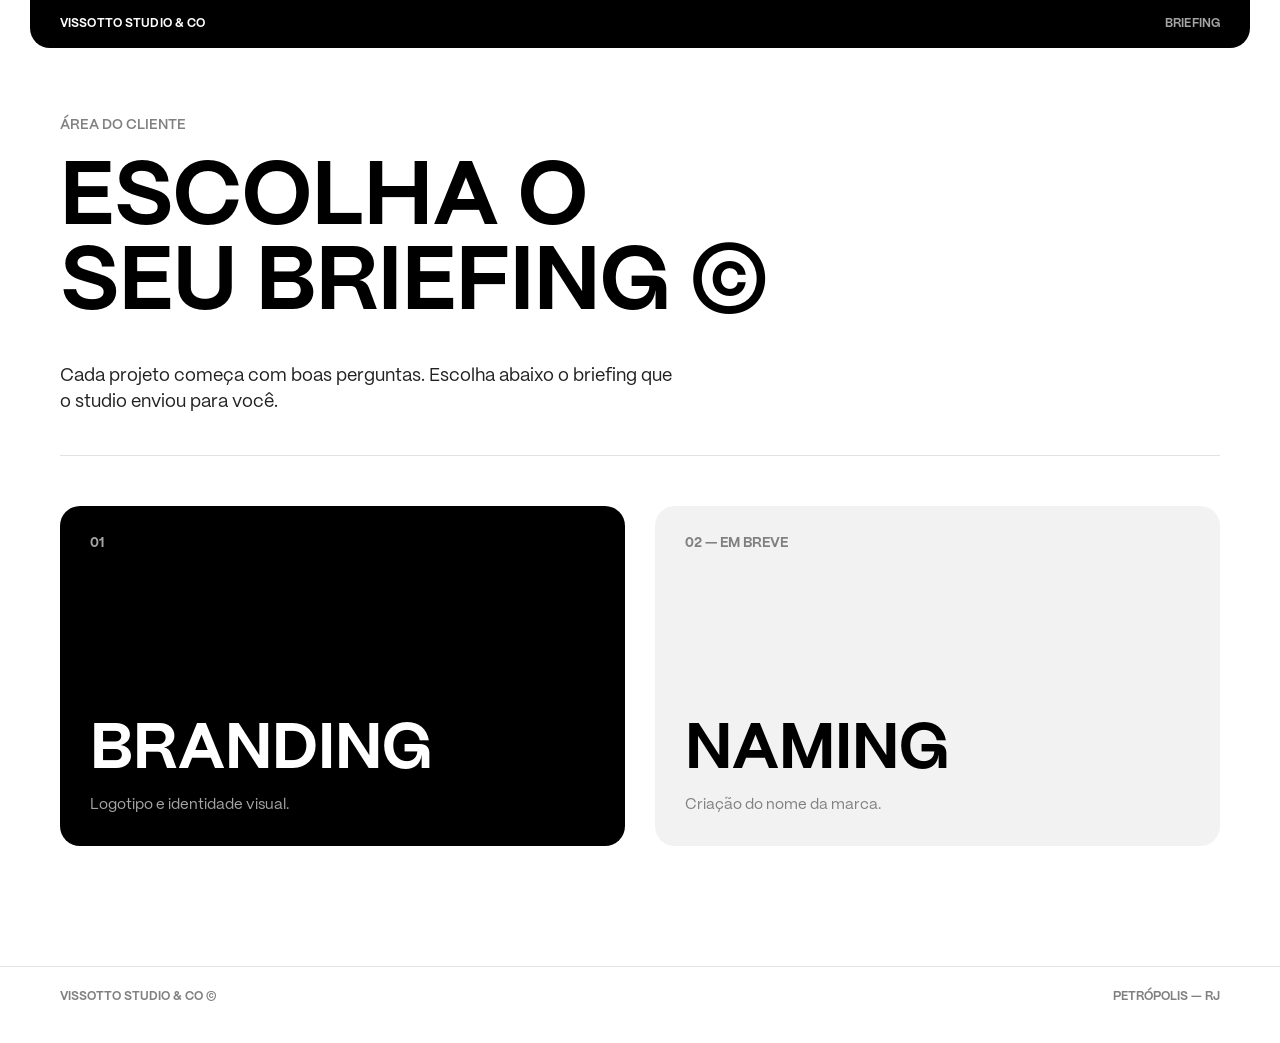
==== briefing/index.html @ abe5d2ea "Briefing de branding protegido por senha Co-Authored-By: Claude Opus 5.5 <noreply@anthropic.com> Cla" ====
<!DOCTYPE html>
<html lang="pt-BR">
<head>
<meta charset="utf-8">
<meta name="viewport" content="width=device-width, initial-scale=1">
<meta name="robots" content="noindex, nofollow">
<title>Briefing — Vissotto Studio & Co</title>
<link rel="icon" href="/favicon.svg">
<link rel="stylesheet" href="/briefing/assets/briefing.css">
</head>
<body>
<header class="bar"><a href="/">VISSOTTO STUDIO &amp; CO</a><span>BRIEFING</span></header>
<div class="wrap">
  <div class="hero">
    <div class="kicker">Área do cliente</div>
    <h1>Escolha o<br>seu briefing ©</h1>
    <p>Cada projeto começa com boas perguntas. Escolha abaixo o briefing que o studio enviou para você.</p>
  </div>
  <div class="cards">
    <a class="card" href="/briefing/branding/">
      <span class="n">01</span>
      <div><h2>BRANDING</h2><p>Logotipo e identidade visual.</p></div>
    </a>
    <a class="card soon" href="#">
      <span class="n">02 — EM BREVE</span>
      <div><h2>NAMING</h2><p>Criação do nome da marca.</p></div>
    </a>
  </div>
</div>
<footer class="foot"><span>VISSOTTO STUDIO &amp; CO ©</span><span>PETRÓPOLIS — RJ</span></footer>
</body>
</html>
---- briefing/assets/briefing.css ----
@font-face{font-family:PPMori;src:url(/assets/fonts/ppmori/PPMori-Regular.otf);font-weight:400}
@font-face{font-family:PPMori;src:url(/assets/fonts/ppmori/PPMori-Medium.otf);font-weight:500}
@font-face{font-family:PPMori;src:url(/assets/fonts/ppmori/PPMori-SemiBold.otf);font-weight:600}
@font-face{font-family:PPMori;src:url(/assets/fonts/ppmori/PPMori-Bold.otf);font-weight:700}

:root{--font:"PPMori",sans-serif;--bg:#fff;--text:#000;--gray:#808080;--lgray:#A4A4A4;--line:#E2E2E2;--gutter:30px;font-size:17px}
@media (max-width:991px){:root{--gutter:20px;font-size:15px}}
*{box-sizing:border-box}
html{scroll-behavior:smooth}
body{margin:0;background:var(--bg);color:var(--text);font-family:var(--font);-webkit-font-smoothing:antialiased}
a{color:inherit;text-decoration:none}
button,input,textarea,select{font-family:inherit;font-size:inherit;color:inherit}
::selection{background:#000;color:#fff}

/* Barra superior, igual ao site */
.bar{position:sticky;top:0;z-index:10;display:flex;justify-content:space-between;align-items:center;gap:var(--gutter);
  background:#000;color:#fff;font-size:12px;font-weight:700;letter-spacing:.01em;padding:18px var(--gutter);
  margin:0 var(--gutter);border-radius:0 0 20px 20px}
.bar span{color:var(--lgray)}
.progress{position:absolute;left:var(--gutter);right:var(--gutter);bottom:0;height:2px;background:#333;border-radius:2px;overflow:hidden}
.progress i{display:block;height:100%;width:0;background:#fff;transition:width .4s ease}

/* Senha */
.gate-main{padding:calc(var(--gutter)*2) calc(var(--gutter)*2);max-width:1100px}
.gate h1{font-size:clamp(34px,6vw,72px);line-height:1;font-weight:700;margin:40px 0 60px}
.gate-form label{display:block;color:var(--gray);font-weight:600;margin-bottom:14px}
.gate-row{display:flex;gap:16px;align-items:flex-end;max-width:640px}
.gate-row input{flex:1;border:0;border-bottom:2px solid #000;padding:10px 0;font-size:22px;outline:none;background:none}
.gate-row button{background:#000;color:#fff;border:0;border-radius:40px;padding:14px 24px;font-weight:700;cursor:pointer;white-space:nowrap}
.gate-error{color:#C8102E;font-weight:600;margin-top:16px}

/* Formulário */
.wrap{padding:0 calc(var(--gutter)*2);max-width:1400px;margin:0 auto}
.hero{padding:70px 0 40px;border-bottom:1px solid var(--line)}
.hero .kicker{color:var(--gray);font-weight:600;font-size:14px;margin-bottom:24px;text-transform:uppercase}
.hero h1{font-size:clamp(38px,7vw,96px);line-height:.95;font-weight:700;margin:0 0 36px;text-transform:uppercase}
.hero p{max-width:620px;font-size:18px;line-height:1.45;color:#222;margin:0}
.hero .meta{display:flex;gap:28px;flex-wrap:wrap;margin-top:28px;font-size:13px;font-weight:600;color:var(--gray);text-transform:uppercase}

section.step{display:grid;grid-template-columns:minmax(200px,1fr) 2.2fr;gap:var(--gutter);padding:70px 0;border-bottom:1px solid var(--line)}
@media (max-width:860px){section.step{grid-template-columns:1fr;padding:50px 0;gap:10px}}
.step-head{position:sticky;top:90px;align-self:start}
@media (max-width:860px){.step-head{position:static}}
.step-head .num{font-size:clamp(48px,6vw,88px);font-weight:700;line-height:1}
.step-head h2{font-size:15px;font-weight:700;text-transform:uppercase;margin:12px 0 0;letter-spacing:.01em}
.step-head p{color:var(--gray);font-size:14px;line-height:1.4;margin:10px 0 0;max-width:240px}

.q{margin-bottom:46px}
.q:last-child{margin-bottom:0}
.q label.title,.q .title{display:block;font-size:19px;font-weight:600;line-height:1.3;margin-bottom:6px}
.q .hint{display:block;color:var(--gray);font-size:14px;line-height:1.4;margin-bottom:12px}
.q .req{color:var(--gray);font-weight:500}
.q input[type=text],.q input[type=email],.q input[type=tel],.q input[type=url],.q textarea{
  width:100%;border:0;border-bottom:1.5px solid #000;background:transparent;padding:10px 0;font-size:18px;line-height:1.45;outline:none;border-radius:0;transition:border-color .2s}
.q textarea{resize:vertical;min-height:52px;field-sizing:content}
.q input:focus,.q textarea:focus{border-bottom-color:var(--gray)}
.q input::placeholder,.q textarea::placeholder{color:#BDBDBD}
.q.invalid input,.q.invalid textarea{border-bottom-color:#C8102E}
.q .err{display:none;color:#C8102E;font-size:13px;font-weight:600;margin-top:8px}
.q.invalid .err{display:block}
.grid2{display:grid;grid-template-columns:1fr 1fr;gap:0 var(--gutter)}
@media (max-width:640px){.grid2{grid-template-columns:1fr}}

/* Chips */
.chips{display:flex;flex-wrap:wrap;gap:10px;margin-top:8px}
.chip{position:relative}
.chip input{position:absolute;opacity:0;pointer-events:none}
.chip span{display:inline-block;border:1.5px solid #000;border-radius:40px;padding:10px 18px;font-size:14px;font-weight:600;text-transform:uppercase;cursor:pointer;user-select:none;transition:.15s}
.chip span:hover{background:#F2F2F2}
.chip input:checked+span{background:#000;color:#fff}
.chip input:focus-visible+span{outline:2px solid #000;outline-offset:3px}
.chip input:disabled+span{opacity:.3;cursor:not-allowed}
.counter{font-size:13px;color:var(--gray);font-weight:600;margin-top:12px}

/* Pares de atributos */
.pairs{display:grid;grid-template-columns:1fr 1fr;gap:10px 24px;margin-top:10px}
@media (max-width:640px){.pairs{grid-template-columns:1fr}}

/* Upload */
.files{display:grid;gap:10px;margin-top:8px}
.file{display:flex;align-items:center;gap:14px;border:1.5px dashed #000;border-radius:16px;padding:16px 18px;cursor:pointer;font-weight:600;font-size:14px}
.file:hover{background:#F7F7F7}
.file input{display:none}
.file .name{color:var(--gray);font-weight:500;overflow:hidden;text-overflow:ellipsis;white-space:nowrap}
.file.has .name{color:#000}

/* Envio */
.submit-area{padding:70px 0 120px;display:grid;grid-template-columns:minmax(200px,1fr) 2.2fr;gap:var(--gutter)}
@media (max-width:860px){.submit-area{grid-template-columns:1fr}}
.btn{display:inline-flex;align-items:center;gap:12px;background:#000;color:#fff;border:0;border-radius:60px;padding:22px 34px;font-weight:700;font-size:16px;cursor:pointer;text-transform:uppercase;transition:opacity .2s}
.btn:hover{opacity:.85}
.btn[disabled]{opacity:.5;cursor:wait}
.btn.ghost{background:transparent;color:#000;border:1.5px solid #000}
.note{color:var(--gray);font-size:14px;line-height:1.45;margin-top:18px;max-width:520px}
.form-error{color:#C8102E;font-weight:600;margin-top:16px}
.saved{position:fixed;right:var(--gutter);bottom:var(--gutter);background:#000;color:#fff;font-size:12px;font-weight:700;padding:10px 16px;border-radius:30px;opacity:0;transition:opacity .3s;pointer-events:none}
.saved.show{opacity:1}

/* Obrigado */
.thanks{display:none;padding:100px 0 140px}
.thanks h1{font-size:clamp(44px,9vw,130px);line-height:.92;font-weight:700;margin:0 0 40px}
.thanks p{font-size:18px;line-height:1.45;max-width:560px;margin:0 0 36px}
.done .thanks{display:block}
.done form,.done .hero{display:none}

/* Índice */
.cards{display:grid;grid-template-columns:1fr 1fr;gap:var(--gutter);padding:50px 0 120px}
@media (max-width:760px){.cards{grid-template-columns:1fr}}
.card{display:flex;flex-direction:column;justify-content:space-between;min-height:340px;background:#000;color:#fff;border-radius:20px;padding:var(--gutter);transition:transform .25s}
.card:hover{transform:translateY(-4px)}
.card .n{font-size:14px;font-weight:700;color:var(--lgray)}
.card h2{font-size:clamp(40px,5vw,72px);font-weight:700;margin:0;line-height:1}
.card p{color:var(--lgray);margin:12px 0 0;font-size:15px;line-height:1.4}
.card.soon{background:#F2F2F2;color:#000;pointer-events:none}
.card.soon .n,.card.soon p{color:var(--gray)}

footer.foot{display:flex;justify-content:space-between;gap:var(--gutter);padding:24px calc(var(--gutter)*2) 40px;font-size:12px;font-weight:700;color:var(--gray);border-top:1px solid var(--line)}
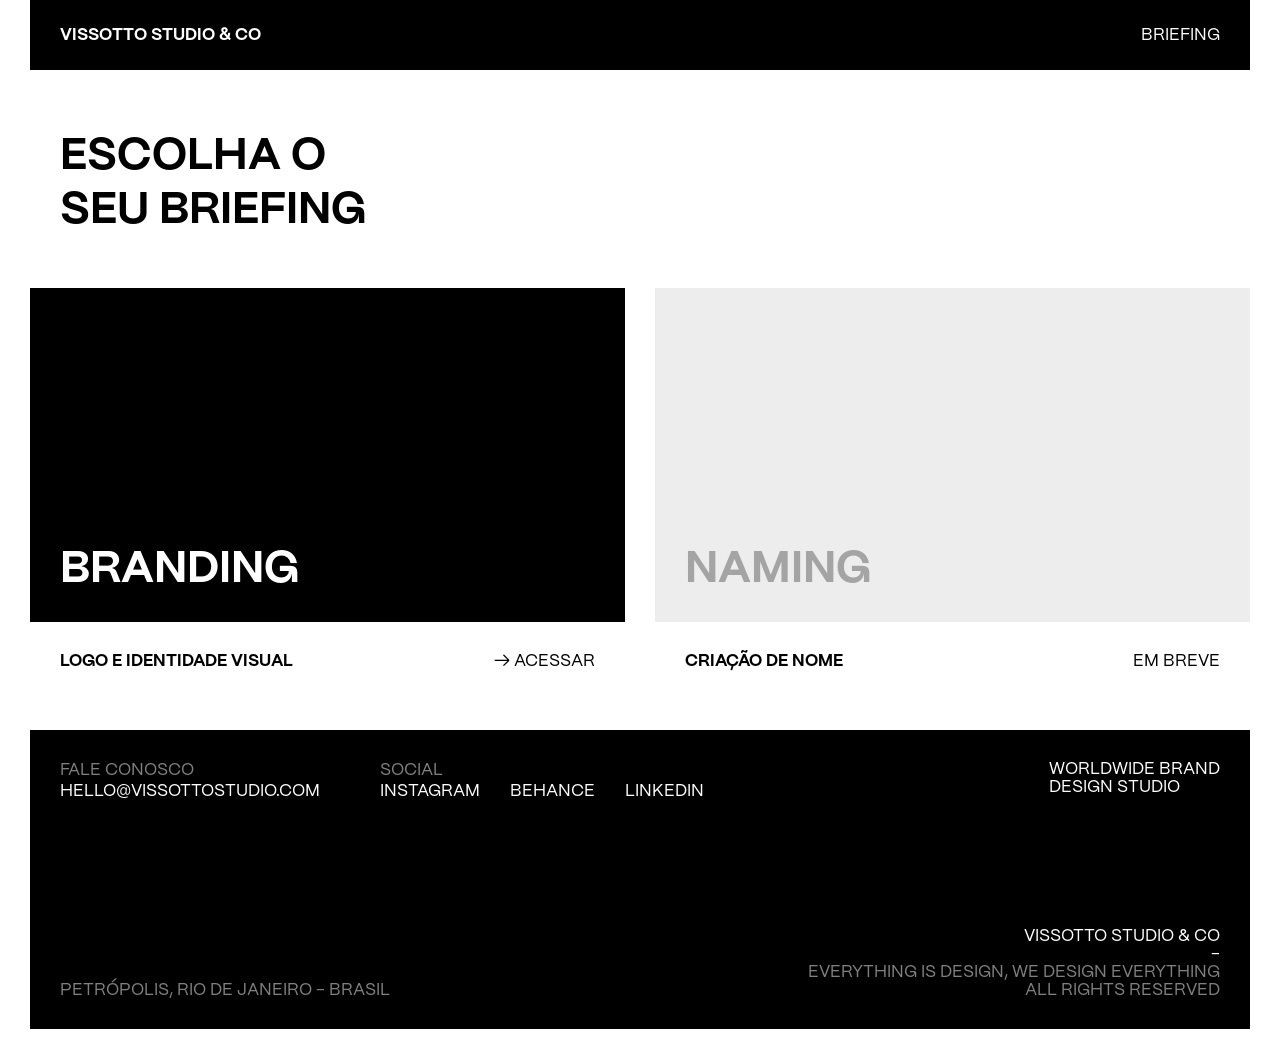
==== commit 2d4c1fa7: "Briefing no layout do site: gutter, tipografia, blocos retos, footer Co-Authored-By: Claude Opus 5.5" ====
--- a/briefing/index.html
+++ b/briefing/index.html
@@ -9,24 +9,45 @@
 <link rel="stylesheet" href="/briefing/assets/briefing.css">
 </head>
 <body>
-<header class="bar"><a href="/">VISSOTTO STUDIO &amp; CO</a><span>BRIEFING</span></header>
-<div class="wrap">
-  <div class="hero">
-    <div class="kicker">Área do cliente</div>
-    <h1>Escolha o<br>seu briefing ©</h1>
-    <p>Cada projeto começa com boas perguntas. Escolha abaixo o briefing que o studio enviou para você.</p>
+<header class="site gutter max-container">
+  <div class="content gutter">
+    <div class="logo"><a href="/">VISSOTTO STUDIO &amp; CO</a></div>
+    <div class="right">BRIEFING</div>
   </div>
-  <div class="cards">
-    <a class="card" href="/briefing/branding/">
-      <span class="n">01</span>
-      <div><h2>BRANDING</h2><p>Logotipo e identidade visual.</p></div>
-    </a>
-    <a class="card soon" href="#">
-      <span class="n">02 — EM BREVE</span>
-      <div><h2>NAMING</h2><p>Criação do nome da marca.</p></div>
-    </a>
+</header>
+
+<main class="gutter max-container">
+  <section class="insert1 gutter">
+    <h1>ESCOLHA O<br>SEU BRIEFING</h1>
+  </section>
+  <ul class="featured-grid">
+    <li>
+      <a href="/briefing/branding/">
+        <div class="thumb"><h2>BRANDING</h2></div>
+        <div class="bottom"><b>LOGO E IDENTIDADE VISUAL</b><span>→ ACESSAR</span></div>
+      </a>
+    </li>
+    <li class="soon">
+      <div class="thumb"><h2>NAMING</h2></div>
+      <div class="bottom"><b>CRIAÇÃO DE NOME</b><span>EM BREVE</span></div>
+    </li>
+  </ul>
+</main>
+
+<footer class="site gutter max-container">
+  <div class="wrap">
+    <div class="top">
+      <div class="contato">
+        <div><h2>FALE CONOSCO</h2><p><a href="mailto:hello@vissottostudio.com">HELLO@VISSOTTOSTUDIO.COM</a></p></div>
+        <div><h2>SOCIAL</h2><p><a href="https://www.instagram.com/vissotto" target="_blank" rel="noopener">INSTAGRAM</a> <a href="https://www.behance.net/vissotto" target="_blank" rel="noopener">BEHANCE</a> <a href="https://www.linkedin.com/in/guivissotto/" target="_blank" rel="noopener">LINKEDIN</a></p></div>
+      </div>
+      <p>WORLDWIDE BRAND<br>DESIGN STUDIO</p>
+    </div>
+    <div class="bottom">
+      <div class="location"><p class="place">PETRÓPOLIS, RIO DE JANEIRO - BRASIL</p></div>
+      <div class="copy"><p>VISSOTTO STUDIO &amp; CO<br>- <br><span>EVERYTHING IS DESIGN, WE DESIGN EVERYTHING<br>ALL RIGHTS RESERVED</span></p></div>
+    </div>
   </div>
-</div>
-<footer class="foot"><span>VISSOTTO STUDIO &amp; CO ©</span><span>PETRÓPOLIS — RJ</span></footer>
+</footer>
 </body>
 </html>
--- a/briefing/assets/briefing.css
+++ b/briefing/assets/briefing.css
@@ -1,117 +1,153 @@
+/* Briefing — segue o sistema do site vissottostudio.com
+   (mesmas variáveis, gutter, tipografia e blocos retos, sem cantos arredondados) */
 @font-face{font-family:PPMori;src:url(/assets/fonts/ppmori/PPMori-Regular.otf);font-weight:400}
 @font-face{font-family:PPMori;src:url(/assets/fonts/ppmori/PPMori-Medium.otf);font-weight:500}
 @font-face{font-family:PPMori;src:url(/assets/fonts/ppmori/PPMori-SemiBold.otf);font-weight:600}
 @font-face{font-family:PPMori;src:url(/assets/fonts/ppmori/PPMori-Bold.otf);font-weight:700}
 
-:root{--font:"PPMori",sans-serif;--bg:#fff;--text:#000;--gray:#808080;--lgray:#A4A4A4;--line:#E2E2E2;--gutter:30px;font-size:17px}
-@media (max-width:991px){:root{--gutter:20px;font-size:15px}}
+:root{--font:"PPMori",sans-serif;--background:#FFFFFF;--text:#000;--lgray:#A4A4A4;--gray:#808080;--gutter:30px;font-size:17px}
+@media (max-width:991px){:root{--gutter:20px;font-size:13px}}
+
 *{box-sizing:border-box}
 html{scroll-behavior:smooth}
-body{margin:0;background:var(--bg);color:var(--text);font-family:var(--font);-webkit-font-smoothing:antialiased}
+body,p,ul,li,h1,h2,h3{margin:0;padding:0}
+li{list-style:none}
 a{color:inherit;text-decoration:none}
-button,input,textarea,select{font-family:inherit;font-size:inherit;color:inherit}
+button,input,textarea{font-family:inherit;color:inherit;border-radius:0}
+body{background:var(--background);color:var(--text);font-family:var(--font);max-width:100vw;-webkit-font-smoothing:antialiased}
+body::-webkit-scrollbar{width:8px}
+body::-webkit-scrollbar-track{-webkit-box-shadow:inset 0 0 6px rgba(0,0,0,.3)}
+body::-webkit-scrollbar-thumb{background-color:#a9a9a9}
 ::selection{background:#000;color:#fff}
 
-/* Barra superior, igual ao site */
-.bar{position:sticky;top:0;z-index:10;display:flex;justify-content:space-between;align-items:center;gap:var(--gutter);
-  background:#000;color:#fff;font-size:12px;font-weight:700;letter-spacing:.01em;padding:18px var(--gutter);
-  margin:0 var(--gutter);border-radius:0 0 20px 20px}
-.bar span{color:var(--lgray)}
-.progress{position:absolute;left:var(--gutter);right:var(--gutter);bottom:0;height:2px;background:#333;border-radius:2px;overflow:hidden}
-.progress i{display:block;height:100%;width:0;background:#fff;transition:width .4s ease}
+.gutter{padding:0 var(--gutter)}
+.max-container{width:100%;max-width:1920px;margin:0 auto}
 
-/* Senha */
-.gate-main{padding:calc(var(--gutter)*2) calc(var(--gutter)*2);max-width:1100px}
-.gate h1{font-size:clamp(34px,6vw,72px);line-height:1;font-weight:700;margin:40px 0 60px}
-.gate-form label{display:block;color:var(--gray);font-weight:600;margin-bottom:14px}
-.gate-row{display:flex;gap:16px;align-items:flex-end;max-width:640px}
-.gate-row input{flex:1;border:0;border-bottom:2px solid #000;padding:10px 0;font-size:22px;outline:none;background:none}
-.gate-row button{background:#000;color:#fff;border:0;border-radius:40px;padding:14px 24px;font-weight:700;cursor:pointer;white-space:nowrap}
-.gate-error{color:#C8102E;font-weight:600;margin-top:16px}
+/* ---------- Header (idêntico ao site) ---------- */
+header.site{position:sticky;top:0;z-index:50}
+header.site>.content{position:relative;background:var(--text);color:var(--background);display:grid;grid-template-columns:1fr 1fr;align-items:center;line-height:1em;gap:var(--gutter);padding-top:27px;padding-bottom:26px}
+@media (max-width:991px){header.site>.content{padding-top:20px;padding-bottom:20px;grid-template-columns:1fr auto}}
+header.site .logo a{font-weight:700;padding:12px 0}
+header.site .right{text-align:right;white-space:nowrap}
+.progress{position:absolute;left:0;right:0;bottom:0;height:3px;background:#262626}
+.progress i{display:block;height:100%;width:0;background:var(--background);transition:width .4s ease}
 
-/* Formulário */
-.wrap{padding:0 calc(var(--gutter)*2);max-width:1400px;margin:0 auto}
-.hero{padding:70px 0 40px;border-bottom:1px solid var(--line)}
-.hero .kicker{color:var(--gray);font-weight:600;font-size:14px;margin-bottom:24px;text-transform:uppercase}
-.hero h1{font-size:clamp(38px,7vw,96px);line-height:.95;font-weight:700;margin:0 0 36px;text-transform:uppercase}
-.hero p{max-width:620px;font-size:18px;line-height:1.45;color:#222;margin:0}
-.hero .meta{display:flex;gap:28px;flex-wrap:wrap;margin-top:28px;font-size:13px;font-weight:600;color:var(--gray);text-transform:uppercase}
+/* ---------- Abertura (como "Everything is design") ---------- */
+section.insert1{padding-top:60px;padding-bottom:50px}
+@media (max-width:991px){section.insert1{padding-top:40px;padding-bottom:35px}}
+section.insert1 h1{font-weight:700;font-size:45px;line-height:54px}
+@media (max-width:991px){section.insert1 h1{font-size:30px;line-height:36px}}
 
-section.step{display:grid;grid-template-columns:minmax(200px,1fr) 2.2fr;gap:var(--gutter);padding:70px 0;border-bottom:1px solid var(--line)}
-@media (max-width:860px){section.step{grid-template-columns:1fr;padding:50px 0;gap:10px}}
-.step-head{position:sticky;top:90px;align-self:start}
-@media (max-width:860px){.step-head{position:static}}
-.step-head .num{font-size:clamp(48px,6vw,88px);font-weight:700;line-height:1}
-.step-head h2{font-size:15px;font-weight:700;text-transform:uppercase;margin:12px 0 0;letter-spacing:.01em}
-.step-head p{color:var(--gray);font-size:14px;line-height:1.4;margin:10px 0 0;max-width:240px}
+/* ---------- Blocos de duas colunas (como o infocard do site) ---------- */
+section.infocard{display:grid;grid-template-columns:1fr 1fr;gap:var(--gutter);border-top:2px solid var(--text)}
+@media (max-width:991px){section.infocard{display:block}}
+section.infocard .left{padding:var(--gutter);display:flex;flex-direction:column;gap:var(--gutter)}
+@media (max-width:991px){section.infocard .left{padding-bottom:0}}
+section.infocard .left .sticky{position:sticky;top:110px}
+@media (max-width:991px){section.infocard .left .sticky{position:static}}
+section.infocard .left h2{font-size:45px;font-weight:700;line-height:1.1}
+@media (max-width:991px){section.infocard .left h2{font-size:30px}}
+section.infocard .left .desc{color:var(--gray);margin-top:var(--gutter);max-width:340px;line-height:1.3}
+section.infocard .right{padding:var(--gutter);font-size:20px}
+@media (max-width:991px){section.infocard .right{font-size:17px}}
+section.infocard .right p.lead{padding-bottom:var(--gutter);line-height:1.3}
+section.infocard .right .middle{display:flex;align-items:center;justify-content:space-between;gap:var(--gutter);padding:calc(2*var(--gutter)) 0;border-top:2px solid var(--text);border-bottom:2px solid var(--text);font-weight:700}
+@media (max-width:991px){section.infocard .right .middle{flex-direction:column;align-items:flex-start;gap:8px;padding:var(--gutter) 0}}
+section.infocard .right .middle span:nth-child(1){margin-right:auto}
+.intro-card{margin-bottom:var(--gutter)}
 
-.q{margin-bottom:46px}
-.q:last-child{margin-bottom:0}
-.q label.title,.q .title{display:block;font-size:19px;font-weight:600;line-height:1.3;margin-bottom:6px}
-.q .hint{display:block;color:var(--gray);font-size:14px;line-height:1.4;margin-bottom:12px}
-.q .req{color:var(--gray);font-weight:500}
-.q input[type=text],.q input[type=email],.q input[type=tel],.q input[type=url],.q textarea{
-  width:100%;border:0;border-bottom:1.5px solid #000;background:transparent;padding:10px 0;font-size:18px;line-height:1.45;outline:none;border-radius:0;transition:border-color .2s}
-.q textarea{resize:vertical;min-height:52px;field-sizing:content}
-.q input:focus,.q textarea:focus{border-bottom-color:var(--gray)}
-.q input::placeholder,.q textarea::placeholder{color:#BDBDBD}
+/* ---------- Perguntas ---------- */
+.q{padding-bottom:calc(var(--gutter)*1.5)}
+.q:last-child{padding-bottom:0}
+.q .title{display:block;font-weight:600;line-height:1.25;margin-bottom:6px}
+.q .hint{display:block;color:var(--gray);font-size:17px;line-height:1.3;margin-bottom:10px}
+@media (max-width:991px){.q .hint{font-size:13px}}
+.q .req{color:var(--gray);font-weight:400}
+.q input[type=text],.q input[type=email],.q input[type=tel],.q textarea{
+  display:block;width:100%;border:0;border-bottom:2px solid var(--text);background:transparent;padding:10px 0;font-size:inherit;line-height:1.35;outline:none;transition:border-color .2s}
+.q textarea{resize:vertical;min-height:48px;field-sizing:content}
+.q input:focus,.q textarea:focus{border-bottom-color:var(--lgray)}
+.q input::placeholder,.q textarea::placeholder{color:#C4C4C4}
 .q.invalid input,.q.invalid textarea{border-bottom-color:#C8102E}
-.q .err{display:none;color:#C8102E;font-size:13px;font-weight:600;margin-top:8px}
+.q .err{display:none;color:#C8102E;font-size:15px;font-weight:600;margin-top:8px}
 .q.invalid .err{display:block}
 .grid2{display:grid;grid-template-columns:1fr 1fr;gap:0 var(--gutter)}
 @media (max-width:640px){.grid2{grid-template-columns:1fr}}
+.q .other{margin-top:14px}
 
-/* Chips */
-.chips{display:flex;flex-wrap:wrap;gap:10px;margin-top:8px}
+/* Opções (retas, como os filtros do site) */
+.chips{display:flex;flex-wrap:wrap;gap:8px;margin-top:8px}
 .chip{position:relative}
 .chip input{position:absolute;opacity:0;pointer-events:none}
-.chip span{display:inline-block;border:1.5px solid #000;border-radius:40px;padding:10px 18px;font-size:14px;font-weight:600;text-transform:uppercase;cursor:pointer;user-select:none;transition:.15s}
-.chip span:hover{background:#F2F2F2}
-.chip input:checked+span{background:#000;color:#fff}
-.chip input:focus-visible+span{outline:2px solid #000;outline-offset:3px}
-.chip input:disabled+span{opacity:.3;cursor:not-allowed}
-.counter{font-size:13px;color:var(--gray);font-weight:600;margin-top:12px}
-
-/* Pares de atributos */
-.pairs{display:grid;grid-template-columns:1fr 1fr;gap:10px 24px;margin-top:10px}
-@media (max-width:640px){.pairs{grid-template-columns:1fr}}
+.chip span{display:inline-block;border:2px solid var(--text);padding:10px 14px;font-size:15px;font-weight:700;text-transform:uppercase;line-height:1;cursor:pointer;user-select:none;transition:background .15s,color .15s}
+@media (max-width:991px){.chip span{font-size:13px}}
+.chip span:hover{background:#F0F0F0}
+.chip input:checked+span{background:var(--text);color:var(--background)}
+.chip input:checked+span:before{content:"→ "}
+.chip input:focus-visible+span{outline:2px solid var(--text);outline-offset:3px}
+.chip input:disabled+span{opacity:.25;cursor:not-allowed}
+.counter{font-size:15px;color:var(--gray);font-weight:700;margin-top:12px}
 
 /* Upload */
-.files{display:grid;gap:10px;margin-top:8px}
-.file{display:flex;align-items:center;gap:14px;border:1.5px dashed #000;border-radius:16px;padding:16px 18px;cursor:pointer;font-weight:600;font-size:14px}
-.file:hover{background:#F7F7F7}
+.files{display:grid;gap:8px;margin-top:8px}
+.file{display:flex;align-items:center;justify-content:space-between;gap:var(--gutter);border:2px solid var(--text);padding:16px 18px;cursor:pointer;font-size:15px}
+.file:hover{background:#F0F0F0}
 .file input{display:none}
-.file .name{color:var(--gray);font-weight:500;overflow:hidden;text-overflow:ellipsis;white-space:nowrap}
-.file.has .name{color:#000}
+.file b{white-space:nowrap}
+.file .name{color:var(--gray);overflow:hidden;text-overflow:ellipsis;white-space:nowrap;text-align:right}
+.file.has{background:var(--text);color:var(--background)}
+.file.has .name{color:var(--lgray)}
 
 /* Envio */
-.submit-area{padding:70px 0 120px;display:grid;grid-template-columns:minmax(200px,1fr) 2.2fr;gap:var(--gutter)}
-@media (max-width:860px){.submit-area{grid-template-columns:1fr}}
-.btn{display:inline-flex;align-items:center;gap:12px;background:#000;color:#fff;border:0;border-radius:60px;padding:22px 34px;font-weight:700;font-size:16px;cursor:pointer;text-transform:uppercase;transition:opacity .2s}
+.btn{display:flex;width:100%;align-items:center;justify-content:space-between;background:var(--text);color:var(--background);border:0;padding:calc(var(--gutter)*1.2) var(--gutter);font-weight:700;font-size:20px;text-transform:uppercase;cursor:pointer;text-align:left;transition:opacity .2s}
+@media (max-width:991px){.btn{font-size:17px}}
 .btn:hover{opacity:.85}
 .btn[disabled]{opacity:.5;cursor:wait}
-.btn.ghost{background:transparent;color:#000;border:1.5px solid #000}
-.note{color:var(--gray);font-size:14px;line-height:1.45;margin-top:18px;max-width:520px}
-.form-error{color:#C8102E;font-weight:600;margin-top:16px}
-.saved{position:fixed;right:var(--gutter);bottom:var(--gutter);background:#000;color:#fff;font-size:12px;font-weight:700;padding:10px 16px;border-radius:30px;opacity:0;transition:opacity .3s;pointer-events:none}
+.btn.ghost{background:transparent;color:var(--text);border:2px solid var(--text)}
+.note{color:var(--gray);font-size:17px;line-height:1.3;margin-top:18px}
+@media (max-width:991px){.note{font-size:13px}}
+.form-error{color:#C8102E;font-weight:600;margin-top:16px;font-size:17px}
+.saved{position:fixed;left:var(--gutter);bottom:var(--gutter);background:var(--text);color:var(--background);font-size:13px;font-weight:700;padding:12px 16px;opacity:0;transition:opacity .3s;pointer-events:none;z-index:60}
 .saved.show{opacity:1}
 
 /* Obrigado */
-.thanks{display:none;padding:100px 0 140px}
-.thanks h1{font-size:clamp(44px,9vw,130px);line-height:.92;font-weight:700;margin:0 0 40px}
-.thanks p{font-size:18px;line-height:1.45;max-width:560px;margin:0 0 36px}
+.thanks{display:none}
 .done .thanks{display:block}
-.done form,.done .hero{display:none}
+.done #briefing,.done .intro{display:none}
 
-/* Índice */
-.cards{display:grid;grid-template-columns:1fr 1fr;gap:var(--gutter);padding:50px 0 120px}
-@media (max-width:760px){.cards{grid-template-columns:1fr}}
-.card{display:flex;flex-direction:column;justify-content:space-between;min-height:340px;background:#000;color:#fff;border-radius:20px;padding:var(--gutter);transition:transform .25s}
-.card:hover{transform:translateY(-4px)}
-.card .n{font-size:14px;font-weight:700;color:var(--lgray)}
-.card h2{font-size:clamp(40px,5vw,72px);font-weight:700;margin:0;line-height:1}
-.card p{color:var(--lgray);margin:12px 0 0;font-size:15px;line-height:1.4}
-.card.soon{background:#F2F2F2;color:#000;pointer-events:none}
-.card.soon .n,.card.soon p{color:var(--gray)}
+/* Índice (como a grade de projetos do site) */
+.featured-grid{display:grid;grid-template-columns:1fr 1fr;gap:var(--gutter);margin-bottom:var(--gutter)}
+@media (max-width:991px){.featured-grid{display:block}.featured-grid li+li{margin-top:var(--gutter)}}
+.featured-grid .thumb{aspect-ratio:915/514;background:var(--text);color:var(--background);display:flex;align-items:flex-end;padding:var(--gutter);transition:opacity .2s}
+.featured-grid .thumb h2{font-size:45px;font-weight:700;line-height:1}
+@media (max-width:991px){.featured-grid .thumb h2{font-size:30px}}
+.featured-grid a:hover .thumb{opacity:.9}
+.featured-grid .soon .thumb{background:#EDEDED;color:var(--lgray)}
+.featured-grid .bottom{padding:var(--gutter);display:flex;justify-content:space-between}
+.featured-grid .bottom b{font-weight:700}
+.featured-grid .soon{pointer-events:none}
 
-footer.foot{display:flex;justify-content:space-between;gap:var(--gutter);padding:24px calc(var(--gutter)*2) 40px;font-size:12px;font-weight:700;color:var(--gray);border-top:1px solid var(--line)}
+/* Senha */
+.gate-form{max-width:640px}
+.gate-form label{display:block;color:var(--gray);margin-bottom:12px}
+.gate-row{display:flex;gap:var(--gutter);align-items:stretch}
+.gate-row input{flex:1;border:0;border-bottom:2px solid var(--text);padding:10px 0;font-size:20px;outline:none;background:none}
+.gate-row button{background:var(--text);color:var(--background);border:0;padding:0 var(--gutter);font-weight:700;font-size:17px;cursor:pointer;white-space:nowrap}
+.gate-error{color:#C8102E;font-weight:600;margin-top:16px}
+
+/* ---------- Footer (idêntico ao site) ---------- */
+footer.site{margin-bottom:var(--gutter);margin-top:var(--gutter)}
+footer.site .wrap{background:var(--text);color:var(--background);padding:var(--gutter)}
+footer.site .top{display:flex;align-items:flex-start;justify-content:space-between;gap:var(--gutter);margin-bottom:120px}
+@media (max-width:991px){footer.site .top{margin-bottom:75px;flex-direction:column}}
+footer.site .contato{display:flex;gap:calc(var(--gutter)*2);line-height:1.2em}
+@media (max-width:991px){footer.site .contato{flex-direction:column;line-height:1.5em}}
+footer.site .contato h2{font-size:1rem;font-weight:400;color:var(--gray)}
+footer.site .contato p{display:flex;gap:var(--gutter);flex-wrap:wrap}
+footer.site .bottom{display:flex;justify-content:space-between;align-items:flex-end;gap:var(--gutter)}
+@media (max-width:991px){footer.site .bottom{display:block}footer.site .bottom .location{margin-bottom:37px}}
+footer.site .bottom .location p.place{margin-top:60px;color:var(--gray)}
+@media (max-width:991px){footer.site .bottom .location p.place{margin-top:20px}}
+footer.site .bottom .copy{text-align:right}
+@media (max-width:991px){footer.site .bottom .copy{text-align:left}}
+footer.site .bottom .copy span{color:var(--gray)}
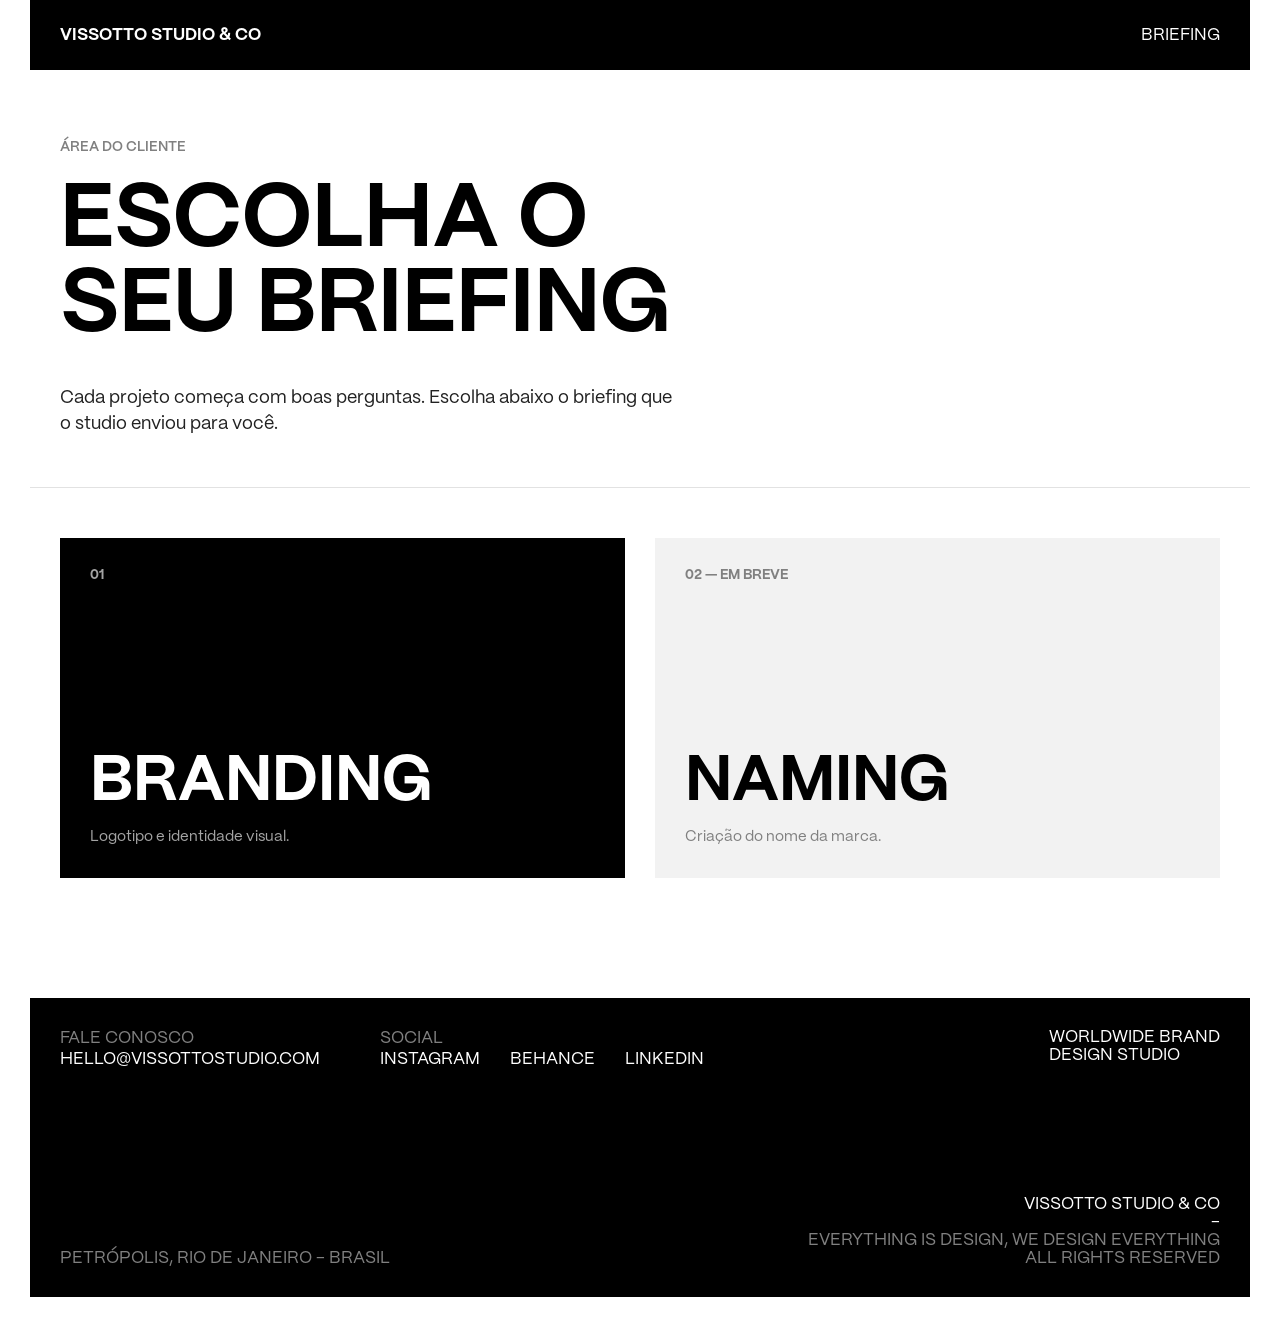
==== commit f68aaa67: "Briefing: volta o visual próprio, mantendo header, laterais e footer do site Co-Authored-By: Claude " ====
--- a/briefing/index.html
+++ b/briefing/index.html
@@ -17,21 +17,21 @@
 </header>
 
 <main class="gutter max-container">
-  <section class="insert1 gutter">
-    <h1>ESCOLHA O<br>SEU BRIEFING</h1>
+  <section class="hero">
+    <div class="kicker">Área do cliente</div>
+    <h1>Escolha o<br>seu briefing</h1>
+    <p>Cada projeto começa com boas perguntas. Escolha abaixo o briefing que o studio enviou para você.</p>
   </section>
-  <ul class="featured-grid">
-    <li>
-      <a href="/briefing/branding/">
-        <div class="thumb"><h2>BRANDING</h2></div>
-        <div class="bottom"><b>LOGO E IDENTIDADE VISUAL</b><span>→ ACESSAR</span></div>
-      </a>
-    </li>
-    <li class="soon">
-      <div class="thumb"><h2>NAMING</h2></div>
-      <div class="bottom"><b>CRIAÇÃO DE NOME</b><span>EM BREVE</span></div>
-    </li>
-  </ul>
+  <div class="cards">
+    <a class="card" href="/briefing/branding/">
+      <span class="n">01</span>
+      <div><h2>BRANDING</h2><p>Logotipo e identidade visual.</p></div>
+    </a>
+    <div class="card soon">
+      <span class="n">02 — EM BREVE</span>
+      <div><h2>NAMING</h2><p>Criação do nome da marca.</p></div>
+    </div>
+  </div>
 </main>
 
 <footer class="site gutter max-container">
--- a/briefing/assets/briefing.css
+++ b/briefing/assets/briefing.css
@@ -1,11 +1,12 @@
-/* Briefing — segue o sistema do site vissottostudio.com
-   (mesmas variáveis, gutter, tipografia e blocos retos, sem cantos arredondados) */
+/* Briefing — visual próprio do briefing, encaixado na estrutura do site
+   vissottostudio.com: mesmo header, mesmas laterais (gutter), mesmo footer,
+   tudo reto (sem cantos arredondados). */
 @font-face{font-family:PPMori;src:url(/assets/fonts/ppmori/PPMori-Regular.otf);font-weight:400}
 @font-face{font-family:PPMori;src:url(/assets/fonts/ppmori/PPMori-Medium.otf);font-weight:500}
 @font-face{font-family:PPMori;src:url(/assets/fonts/ppmori/PPMori-SemiBold.otf);font-weight:600}
 @font-face{font-family:PPMori;src:url(/assets/fonts/ppmori/PPMori-Bold.otf);font-weight:700}
 
-:root{--font:"PPMori",sans-serif;--background:#FFFFFF;--text:#000;--lgray:#A4A4A4;--gray:#808080;--gutter:30px;font-size:17px}
+:root{--font:"PPMori",sans-serif;--background:#FFFFFF;--text:#000;--lgray:#A4A4A4;--gray:#808080;--line:#E2E2E2;--gutter:30px;font-size:17px}
 @media (max-width:991px){:root{--gutter:20px;font-size:13px}}
 
 *{box-sizing:border-box}
@@ -22,6 +23,8 @@
 
 .gutter{padding:0 var(--gutter)}
 .max-container{width:100%;max-width:1920px;margin:0 auto}
+/* conteúdo alinhado ao texto do header (2 × gutter da borda), como no site */
+main>*{padding-left:var(--gutter);padding-right:var(--gutter)}
 
 /* ---------- Header (idêntico ao site) ---------- */
 header.site{position:sticky;top:0;z-index:50}
@@ -32,107 +35,96 @@
 .progress{position:absolute;left:0;right:0;bottom:0;height:3px;background:#262626}
 .progress i{display:block;height:100%;width:0;background:var(--background);transition:width .4s ease}
 
-/* ---------- Abertura (como "Everything is design") ---------- */
-section.insert1{padding-top:60px;padding-bottom:50px}
-@media (max-width:991px){section.insert1{padding-top:40px;padding-bottom:35px}}
-section.insert1 h1{font-weight:700;font-size:45px;line-height:54px}
-@media (max-width:991px){section.insert1 h1{font-size:30px;line-height:36px}}
+/* ---------- Abertura ---------- */
+.hero{padding-top:70px;padding-bottom:50px;border-bottom:1px solid var(--line)}
+@media (max-width:991px){.hero{padding-top:40px;padding-bottom:35px}}
+.kicker{color:var(--gray);font-weight:600;font-size:14px;margin-bottom:24px;text-transform:uppercase}
+@media (max-width:991px){.kicker{font-size:12px;margin-bottom:16px}}
+.hero h1{font-size:clamp(38px,7vw,96px);line-height:.95;font-weight:700;margin:0 0 36px;text-transform:uppercase}
+.hero p{max-width:620px;font-size:18px;line-height:1.45;color:#222}
+@media (max-width:991px){.hero p{font-size:15px}}
+.hero .meta{display:flex;gap:28px;flex-wrap:wrap;margin-top:28px;font-size:13px;font-weight:600;color:var(--gray);text-transform:uppercase}
+@media (max-width:991px){.hero .meta{gap:6px 18px;font-size:11px}}
 
-/* ---------- Blocos de duas colunas (como o infocard do site) ---------- */
-section.infocard{display:grid;grid-template-columns:1fr 1fr;gap:var(--gutter);border-top:2px solid var(--text)}
-@media (max-width:991px){section.infocard{display:block}}
-section.infocard .left{padding:var(--gutter);display:flex;flex-direction:column;gap:var(--gutter)}
-@media (max-width:991px){section.infocard .left{padding-bottom:0}}
-section.infocard .left .sticky{position:sticky;top:110px}
-@media (max-width:991px){section.infocard .left .sticky{position:static}}
-section.infocard .left h2{font-size:45px;font-weight:700;line-height:1.1}
-@media (max-width:991px){section.infocard .left h2{font-size:30px}}
-section.infocard .left .desc{color:var(--gray);margin-top:var(--gutter);max-width:340px;line-height:1.3}
-section.infocard .right{padding:var(--gutter);font-size:20px}
-@media (max-width:991px){section.infocard .right{font-size:17px}}
-section.infocard .right p.lead{padding-bottom:var(--gutter);line-height:1.3}
-section.infocard .right .middle{display:flex;align-items:center;justify-content:space-between;gap:var(--gutter);padding:calc(2*var(--gutter)) 0;border-top:2px solid var(--text);border-bottom:2px solid var(--text);font-weight:700}
-@media (max-width:991px){section.infocard .right .middle{flex-direction:column;align-items:flex-start;gap:8px;padding:var(--gutter) 0}}
-section.infocard .right .middle span:nth-child(1){margin-right:auto}
-.intro-card{margin-bottom:var(--gutter)}
+/* ---------- Etapas ---------- */
+section.step{display:grid;grid-template-columns:minmax(200px,1fr) 2.2fr;gap:var(--gutter);padding-top:70px;padding-bottom:70px;border-bottom:1px solid var(--line)}
+@media (max-width:860px){section.step{grid-template-columns:1fr;padding-top:50px;padding-bottom:50px;gap:10px}}
+.step-head{position:sticky;top:110px;align-self:start}
+@media (max-width:860px){.step-head{position:static}}
+.step-head .num{font-size:clamp(48px,6vw,88px);font-weight:700;line-height:1}
+.step-head h2{font-size:15px;font-weight:700;text-transform:uppercase;margin-top:12px;letter-spacing:.01em}
+.step-head p{color:var(--gray);font-size:14px;line-height:1.4;margin-top:10px;max-width:240px}
+@media (max-width:991px){.step-head h2{font-size:13px}.step-head p{font-size:12px}}
 
 /* ---------- Perguntas ---------- */
-.q{padding-bottom:calc(var(--gutter)*1.5)}
-.q:last-child{padding-bottom:0}
-.q .title{display:block;font-weight:600;line-height:1.25;margin-bottom:6px}
-.q .hint{display:block;color:var(--gray);font-size:17px;line-height:1.3;margin-bottom:10px}
-@media (max-width:991px){.q .hint{font-size:13px}}
-.q .req{color:var(--gray);font-weight:400}
+.q{margin-bottom:46px}
+.q:last-child{margin-bottom:0}
+.q .title{display:block;font-size:19px;font-weight:600;line-height:1.3;margin-bottom:6px}
+.q .hint{display:block;color:var(--gray);font-size:14px;line-height:1.4;margin-bottom:12px}
+@media (max-width:991px){.q .title{font-size:16px}.q .hint{font-size:13px}}
+.q .req{color:var(--gray);font-weight:500}
 .q input[type=text],.q input[type=email],.q input[type=tel],.q textarea{
-  display:block;width:100%;border:0;border-bottom:2px solid var(--text);background:transparent;padding:10px 0;font-size:inherit;line-height:1.35;outline:none;transition:border-color .2s}
-.q textarea{resize:vertical;min-height:48px;field-sizing:content}
-.q input:focus,.q textarea:focus{border-bottom-color:var(--lgray)}
-.q input::placeholder,.q textarea::placeholder{color:#C4C4C4}
+  display:block;width:100%;border:0;border-bottom:1.5px solid var(--text);background:transparent;padding:10px 0;font-size:18px;line-height:1.45;outline:none;transition:border-color .2s}
+@media (max-width:991px){.q input[type=text],.q input[type=email],.q input[type=tel],.q textarea{font-size:16px}}
+.q textarea{resize:vertical;min-height:52px;field-sizing:content}
+.q input:focus,.q textarea:focus{border-bottom-color:var(--gray)}
+.q input::placeholder,.q textarea::placeholder{color:#BDBDBD}
 .q.invalid input,.q.invalid textarea{border-bottom-color:#C8102E}
-.q .err{display:none;color:#C8102E;font-size:15px;font-weight:600;margin-top:8px}
+.q .err{display:none;color:#C8102E;font-size:13px;font-weight:600;margin-top:8px}
 .q.invalid .err{display:block}
 .grid2{display:grid;grid-template-columns:1fr 1fr;gap:0 var(--gutter)}
 @media (max-width:640px){.grid2{grid-template-columns:1fr}}
 .q .other{margin-top:14px}
 
-/* Opções (retas, como os filtros do site) */
-.chips{display:flex;flex-wrap:wrap;gap:8px;margin-top:8px}
+/* Opções */
+.chips{display:flex;flex-wrap:wrap;gap:10px;margin-top:8px}
 .chip{position:relative}
 .chip input{position:absolute;opacity:0;pointer-events:none}
-.chip span{display:inline-block;border:2px solid var(--text);padding:10px 14px;font-size:15px;font-weight:700;text-transform:uppercase;line-height:1;cursor:pointer;user-select:none;transition:background .15s,color .15s}
-@media (max-width:991px){.chip span{font-size:13px}}
-.chip span:hover{background:#F0F0F0}
+.chip span{display:inline-block;border:1.5px solid var(--text);padding:10px 18px;font-size:14px;font-weight:600;text-transform:uppercase;cursor:pointer;user-select:none;transition:background .15s,color .15s}
+@media (max-width:991px){.chip span{font-size:12px;padding:9px 14px}}
+.chip span:hover{background:#F2F2F2}
 .chip input:checked+span{background:var(--text);color:var(--background)}
-.chip input:checked+span:before{content:"→ "}
 .chip input:focus-visible+span{outline:2px solid var(--text);outline-offset:3px}
-.chip input:disabled+span{opacity:.25;cursor:not-allowed}
-.counter{font-size:15px;color:var(--gray);font-weight:700;margin-top:12px}
-
-/* Upload */
-.files{display:grid;gap:8px;margin-top:8px}
-.file{display:flex;align-items:center;justify-content:space-between;gap:var(--gutter);border:2px solid var(--text);padding:16px 18px;cursor:pointer;font-size:15px}
-.file:hover{background:#F0F0F0}
-.file input{display:none}
-.file b{white-space:nowrap}
-.file .name{color:var(--gray);overflow:hidden;text-overflow:ellipsis;white-space:nowrap;text-align:right}
-.file.has{background:var(--text);color:var(--background)}
-.file.has .name{color:var(--lgray)}
+.chip input:disabled+span{opacity:.3;cursor:not-allowed}
+.counter{font-size:13px;color:var(--gray);font-weight:600;margin-top:12px}
 
 /* Envio */
-.btn{display:flex;width:100%;align-items:center;justify-content:space-between;background:var(--text);color:var(--background);border:0;padding:calc(var(--gutter)*1.2) var(--gutter);font-weight:700;font-size:20px;text-transform:uppercase;cursor:pointer;text-align:left;transition:opacity .2s}
-@media (max-width:991px){.btn{font-size:17px}}
+.submit-area{display:grid;grid-template-columns:minmax(200px,1fr) 2.2fr;gap:var(--gutter);padding-top:70px;padding-bottom:90px}
+@media (max-width:860px){.submit-area{grid-template-columns:1fr;padding-top:50px;padding-bottom:60px}}
+.btn{display:inline-flex;align-items:center;justify-content:space-between;gap:40px;background:var(--text);color:var(--background);border:0;padding:22px 30px;font-weight:700;font-size:16px;text-transform:uppercase;cursor:pointer;transition:opacity .2s}
 .btn:hover{opacity:.85}
 .btn[disabled]{opacity:.5;cursor:wait}
-.btn.ghost{background:transparent;color:var(--text);border:2px solid var(--text)}
-.note{color:var(--gray);font-size:17px;line-height:1.3;margin-top:18px}
-@media (max-width:991px){.note{font-size:13px}}
-.form-error{color:#C8102E;font-weight:600;margin-top:16px;font-size:17px}
-.saved{position:fixed;left:var(--gutter);bottom:var(--gutter);background:var(--text);color:var(--background);font-size:13px;font-weight:700;padding:12px 16px;opacity:0;transition:opacity .3s;pointer-events:none;z-index:60}
+.btn.ghost{background:transparent;color:var(--text);border:1.5px solid var(--text)}
+.note{color:var(--gray);font-size:14px;line-height:1.45;margin-top:18px;max-width:520px}
+.form-error{color:#C8102E;font-weight:600;margin-top:16px}
+.saved{position:fixed;left:var(--gutter);bottom:var(--gutter);background:var(--text);color:var(--background);font-size:12px;font-weight:700;padding:10px 16px;opacity:0;transition:opacity .3s;pointer-events:none;z-index:60}
 .saved.show{opacity:1}
 
 /* Obrigado */
-.thanks{display:none}
+.thanks{display:none;padding-top:100px;padding-bottom:120px}
+.thanks h1{font-size:clamp(44px,9vw,130px);line-height:.92;font-weight:700;margin-bottom:40px}
+.thanks p{font-size:18px;line-height:1.45;max-width:560px;margin-bottom:36px}
 .done .thanks{display:block}
 .done #briefing,.done .intro{display:none}
 
-/* Índice (como a grade de projetos do site) */
-.featured-grid{display:grid;grid-template-columns:1fr 1fr;gap:var(--gutter);margin-bottom:var(--gutter)}
-@media (max-width:991px){.featured-grid{display:block}.featured-grid li+li{margin-top:var(--gutter)}}
-.featured-grid .thumb{aspect-ratio:915/514;background:var(--text);color:var(--background);display:flex;align-items:flex-end;padding:var(--gutter);transition:opacity .2s}
-.featured-grid .thumb h2{font-size:45px;font-weight:700;line-height:1}
-@media (max-width:991px){.featured-grid .thumb h2{font-size:30px}}
-.featured-grid a:hover .thumb{opacity:.9}
-.featured-grid .soon .thumb{background:#EDEDED;color:var(--lgray)}
-.featured-grid .bottom{padding:var(--gutter);display:flex;justify-content:space-between}
-.featured-grid .bottom b{font-weight:700}
-.featured-grid .soon{pointer-events:none}
+/* Índice */
+.cards{display:grid;grid-template-columns:1fr 1fr;gap:var(--gutter);padding-top:50px;padding-bottom:90px}
+@media (max-width:760px){.cards{grid-template-columns:1fr}}
+.card{display:flex;flex-direction:column;justify-content:space-between;min-height:340px;background:var(--text);color:var(--background);padding:var(--gutter);transition:opacity .2s}
+.card:hover{opacity:.9}
+.card .n{font-size:14px;font-weight:700;color:var(--lgray)}
+.card h2{font-size:clamp(40px,5vw,72px);font-weight:700;line-height:1}
+.card p{color:var(--lgray);margin-top:12px;font-size:15px;line-height:1.4}
+.card.soon{background:#F2F2F2;color:var(--text)}
+.card.soon .n,.card.soon p{color:var(--gray)}
 
 /* Senha */
-.gate-form{max-width:640px}
-.gate-form label{display:block;color:var(--gray);margin-bottom:12px}
-.gate-row{display:flex;gap:var(--gutter);align-items:stretch}
-.gate-row input{flex:1;border:0;border-bottom:2px solid var(--text);padding:10px 0;font-size:20px;outline:none;background:none}
-.gate-row button{background:var(--text);color:var(--background);border:0;padding:0 var(--gutter);font-weight:700;font-size:17px;cursor:pointer;white-space:nowrap}
+.gate{border-bottom:0}
+.gate h1{margin-bottom:60px}
+.gate-form label{display:block;color:var(--gray);font-weight:600;margin-bottom:14px}
+.gate-row{display:flex;gap:16px;align-items:flex-end;max-width:640px}
+.gate-row input{flex:1;border:0;border-bottom:2px solid var(--text);padding:10px 0;font-size:22px;outline:none;background:none}
+.gate-row button{background:var(--text);color:var(--background);border:0;padding:14px 24px;font-weight:700;cursor:pointer;white-space:nowrap}
 .gate-error{color:#C8102E;font-weight:600;margin-top:16px}
 
 /* ---------- Footer (idêntico ao site) ---------- */
